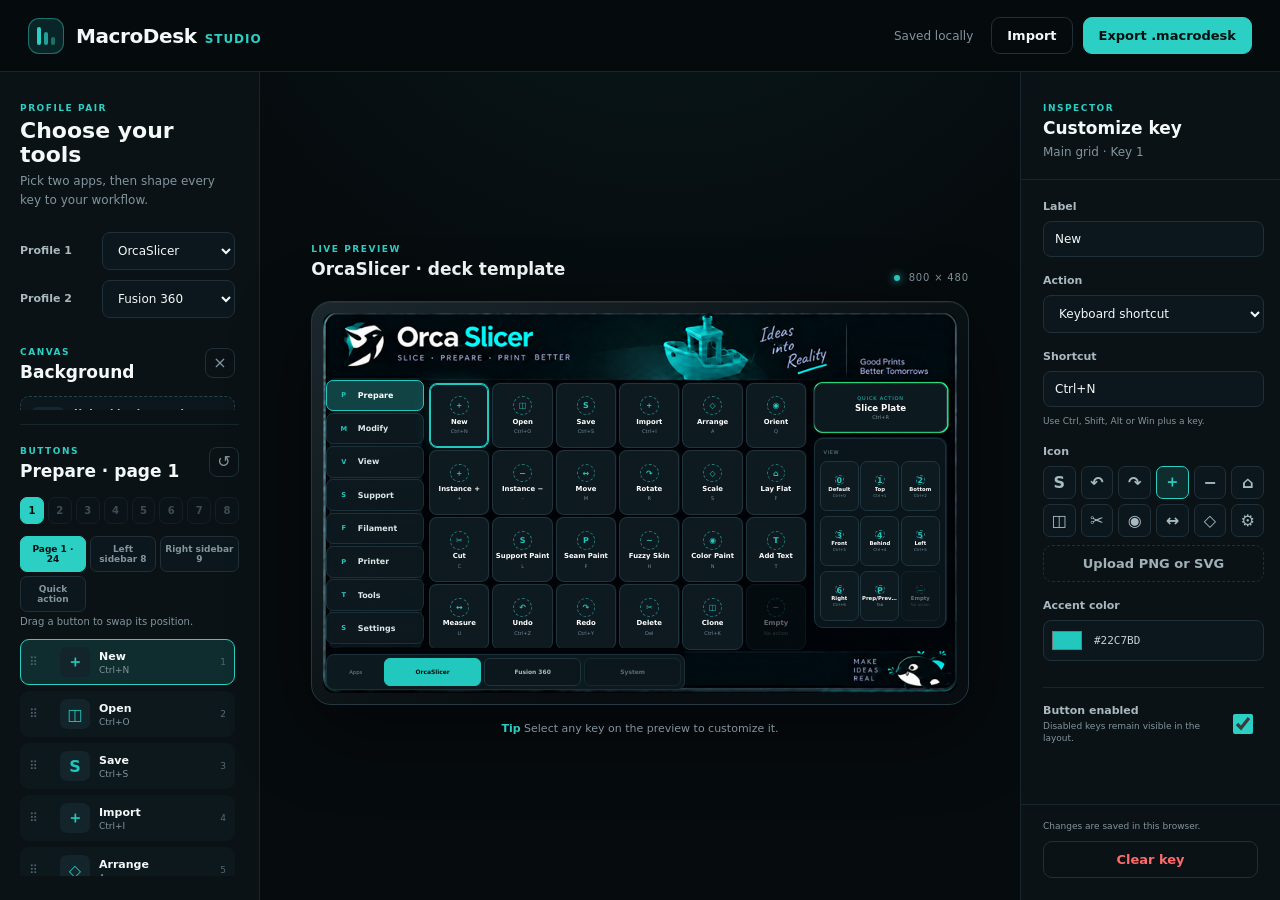
==== web/index.html @ 57341b77 "feat: MacroDesk Studio, a browser editor for deck profiles Add a dependency-free static editor under" ====
<!doctype html>
<html lang="en">
<head>
  <meta charset="utf-8">
  <meta name="viewport" content="width=device-width, initial-scale=1">
  <meta name="theme-color" content="#071116">
  <title>MacroDesk Studio</title>
  <link rel="stylesheet" href="styles.css?v=7">
</head>
<body>
  <header class="topbar">
    <a class="brand" href="#" aria-label="MacroDesk Studio home">
      <span class="brand-mark" aria-hidden="true"><span></span><span></span><span></span></span>
      <span><strong>MacroDesk</strong><small>Studio</small></span>
    </a>
    <div class="top-actions">
      <span class="save-state" id="saveState">Saved locally</span>
      <button class="button ghost" id="importButton" type="button">Import</button>
      <button class="button primary" id="exportButton" type="button">Export .macrodesk</button>
      <input id="importFile" type="file" accept=".macrodesk,.json,application/json" hidden>
    </div>
  </header>

  <main class="workspace">
    <aside class="panel library-panel">
      <div class="library-settings">
      <div class="panel-heading">
        <span class="eyebrow">Profile pair</span>
        <h1>Choose your tools</h1>
        <p>Pick two apps, then shape every key to your workflow.</p>
      </div>

      <div class="profile-picker">
        <label for="profileOne">Profile 1</label>
        <select id="profileOne"></select>
        <label for="profileTwo">Profile 2</label>
        <select id="profileTwo"></select>
      </div>

      <div class="background-editor">
        <div class="section-title compact">
          <div>
            <span class="eyebrow">Canvas</span>
            <h2>Background</h2>
          </div>
          <button class="icon-button" id="removeBackground" type="button" title="Remove background" aria-label="Remove background" disabled>×</button>
        </div>
        <button class="background-upload" id="uploadBackgroundButton" type="button">
          <span aria-hidden="true">▧</span>
          <strong>Upload background</strong>
          <small>PNG, JPG or SVG · cropped to 800 × 480</small>
        </button>
        <input id="backgroundFile" type="file" accept="image/png,image/jpeg,image/svg+xml" hidden>
        <label class="range-label" for="backgroundDim"><span>Image dim</span><output id="backgroundDimValue">28%</output></label>
        <input id="backgroundDim" class="range-input" type="range" min="0" max="80" step="1" value="28">
      </div>

      <div class="divider"></div>

      <section class="sidebar-layout-editor" aria-labelledby="sidebarLayoutTitle">
        <div class="section-title compact">
          <div>
            <span class="eyebrow">Layout</span>
            <h2 id="sidebarLayoutTitle">Right sidebar</h2>
          </div>
        </div>

        <label for="panelTitle">Panel title</label>
        <input id="panelTitle" maxlength="14" placeholder="VIEW">

        <div class="layout-field-row">
          <label for="panelColumns">Columns
            <select id="panelColumns">
              <option value="2">2 columns</option>
              <option value="3">3 columns</option>
            </select>
          </label>
          <label for="panelRows">Rows
            <select id="panelRows">
              <option value="2">2 rows</option>
              <option value="3">3 rows</option>
            </select>
          </label>
        </div>

        <label class="toggle-row sidebar-toggle">
          <span><strong>Quick action</strong><small>Show the large button above the grid.</small></span>
          <input id="showQuickAction" type="checkbox" checked>
        </label>
      </section>

      </div>

      <div class="library-buttons">
      <div class="section-title">
        <div>
          <span class="eyebrow">Buttons</span>
          <h2 id="buttonListTitle">Main page</h2>
        </div>
        <button class="icon-button" id="resetProfile" type="button" title="Reset this profile" aria-label="Reset this profile">↺</button>
      </div>
      <div class="page-strip" id="pageStrip" aria-label="Deck page"></div>
      <div class="area-tabs" id="areaTabs" aria-label="Button area">
        <button class="active" type="button" data-area="main">Page 1 · 24</button>
        <button type="button" data-area="sidebar">Left sidebar 8</button>
        <button type="button" data-area="panel">Right sidebar 9</button>
        <button type="button" data-area="quick">Quick action</button>
      </div>
      <p class="drag-hint">Drag a button to swap its position.</p>
      <div class="button-list" id="buttonList"></div>
      </div>
    </aside>

    <section class="stage" aria-label="MacroDesk preview">
      <div class="stage-heading">
        <div>
          <span class="eyebrow">Live preview</span>
          <h2 id="previewTitle">Profile</h2>
        </div>
        <div class="device-state"><span></span> 800 × 480</div>
      </div>

      <div class="device-shell">
        <div class="device-screen" id="deviceScreen">
          <div class="screen-header">
            <div class="app-badge" id="appBadge">M</div>
            <div>
              <strong id="screenProfileName">MacroDesk</strong>
              <small>YOUR WORKFLOW, ONE TOUCH AWAY</small>
            </div>
          </div>
          <nav class="screen-sidebar" id="screenSidebar" aria-label="Preview pages"></nav>
          <div class="screen-grid" id="screenGrid"></div>
          <button class="screen-panel" id="screenQuick" type="button">
            <span>QUICK ACTION</span>
            <strong id="quickAction">Save</strong>
            <small id="quickShortcut">Ctrl + S</small>
          </button>
          <div class="screen-panel-grid" id="screenPanelGrid"></div>
          <div class="screen-tabs" id="screenTabs"></div>
        </div>
      </div>

      <p class="stage-tip"><span>Tip</span> Select any key on the preview to customize it.</p>
    </section>

    <aside class="panel inspector-panel">
      <div class="panel-heading inspector-heading">
        <span class="eyebrow">Inspector</span>
        <h2>Customize key</h2>
        <p id="selectionPosition">Select a button to begin.</p>
      </div>

      <form id="inspectorForm" autocomplete="off">
        <fieldset id="inspectorFields" disabled>
          <label for="buttonLabel">Label</label>
          <input id="buttonLabel" maxlength="22" placeholder="Save project">

          <label for="buttonAction">Action</label>
          <select id="buttonAction">
            <option value="keys">Keyboard shortcut</option>
            <option value="search">App command search</option>
            <option value="text">Type text</option>
            <option value="page">Open deck page</option>
            <option value="none">No action</option>
          </select>

          <label for="buttonValue" id="valueLabel">Shortcut</label>
          <input id="buttonValue" maxlength="80" placeholder="Ctrl+Shift+S">
          <small class="field-help" id="valueHelp">Use Ctrl, Shift, Alt or Win plus a key.</small>

          <label>Icon</label>
          <div class="icon-choices" id="iconChoices"></div>
          <button class="upload-button" id="uploadIconButton" type="button">Upload PNG or SVG</button>
          <input id="iconFile" type="file" accept="image/png,image/svg+xml" hidden>

          <label for="buttonColor">Accent color</label>
          <div class="color-field">
            <input id="buttonColor" type="color" value="#2ccfc3">
            <output id="colorValue">#2CCFC3</output>
          </div>

          <label class="toggle-row">
            <span><strong>Button enabled</strong><small>Disabled keys remain visible in the layout.</small></span>
            <input id="buttonEnabled" type="checkbox" checked>
          </label>
        </fieldset>
      </form>

      <div class="inspector-footer">
        <span>Changes are saved in this browser.</span>
        <button class="button danger" id="clearButton" type="button" disabled>Clear key</button>
      </div>
    </aside>
  </main>

  <div class="toast" id="toast" role="status" aria-live="polite"></div>
  <script src="app.js?v=7"></script>
</body>
</html>
---- web/styles.css ----
:root {
  color-scheme: dark;
  --bg: #060b0e;
  --panel: #0b1419;
  --panel-2: #101c22;
  --line: #203039;
  --line-soft: #17262d;
  --text: #f4f8f8;
  --muted: #82949d;
  --accent: #2ccfc3;
  --accent-soft: rgba(44, 207, 195, 0.14);
  --danger: #ff6b6b;
  --radius: 16px;
  font-family: Inter, ui-sans-serif, system-ui, -apple-system, BlinkMacSystemFont, "Segoe UI", sans-serif;
}

* { box-sizing: border-box; }

html, body { min-height: 100%; }

body {
  margin: 0;
  background:
    radial-gradient(circle at 52% -20%, rgba(29, 105, 104, .18), transparent 32rem),
    var(--bg);
  color: var(--text);
}

button, input, select { font: inherit; }
button, select { cursor: pointer; }

.topbar {
  height: 72px;
  display: flex;
  align-items: center;
  justify-content: space-between;
  padding: 0 28px;
  border-bottom: 1px solid var(--line-soft);
  background: rgba(6, 11, 14, .92);
  backdrop-filter: blur(16px);
}

.brand {
  display: flex;
  align-items: center;
  gap: 12px;
  color: inherit;
  text-decoration: none;
}

.brand > span:last-child { display: flex; gap: 8px; align-items: baseline; }
.brand strong { font-size: 20px; letter-spacing: -.4px; }
.brand small { color: var(--accent); font-weight: 700; font-size: 12px; letter-spacing: .08em; text-transform: uppercase; }

.brand-mark {
  width: 36px;
  height: 36px;
  display: grid;
  grid-template-columns: repeat(3, 1fr);
  gap: 3px;
  padding: 8px;
  border: 1px solid rgba(44, 207, 195, .45);
  border-radius: 11px;
  background: var(--accent-soft);
}

.brand-mark span { background: var(--accent); border-radius: 2px; }
.brand-mark span:nth-child(2) { height: 70%; align-self: end; opacity: .72; }
.brand-mark span:nth-child(3) { height: 42%; align-self: end; opacity: .45; }

.top-actions { display: flex; align-items: center; gap: 10px; }
.save-state { color: var(--muted); font-size: 12px; margin-right: 8px; }

.button, .upload-button {
  border: 1px solid var(--line);
  border-radius: 9px;
  background: var(--panel-2);
  color: var(--text);
  padding: 10px 15px;
  font-weight: 700;
  font-size: 13px;
}

.button:hover, .upload-button:hover { border-color: #36505b; background: #14242b; }
.button.primary { color: #031211; background: var(--accent); border-color: var(--accent); }
.button.primary:hover { background: #42ded3; }
.button.ghost { background: transparent; }
.button.danger { color: var(--danger); background: transparent; }
.button:disabled { opacity: .35; cursor: not-allowed; }

.workspace {
  height: calc(100vh - 72px);
  min-height: 680px;
  display: grid;
  grid-template-columns: clamp(260px, 17vw, 330px) minmax(0, 1fr) clamp(260px, 16vw, 310px);
}

.panel { background: rgba(11, 20, 25, .84); }
.library-panel { border-right: 1px solid var(--line-soft); display: flex; flex-direction: column; min-height: 0; overflow: hidden; padding: 24px 20px; }

/* Settings and the key list scroll separately, so the list is never pushed below the fold. */
.library-settings { flex: 1 1 auto; min-height: 120px; overflow-y: auto; padding-right: 4px; }
.library-buttons { flex: 0 0 auto; max-height: min(58%, 560px); display: flex; flex-direction: column; min-height: 0; margin-top: 14px; padding-top: 14px; border-top: 1px solid var(--line-soft); }
.library-buttons .button-list { flex: 1 1 auto; min-height: 0; overflow-y: auto; padding-right: 4px; }
.inspector-panel { border-left: 1px solid var(--line-soft); display: flex; flex-direction: column; overflow-y: auto; }

.panel-heading h1, .panel-heading h2, .stage-heading h2, .section-title h2 { margin: 4px 0 5px; line-height: 1.1; }
.panel-heading h1 { font-size: 22px; }
.panel-heading h2, .stage-heading h2, .section-title h2 { font-size: 17px; }
.panel-heading p { margin: 0; color: var(--muted); font-size: 12px; line-height: 1.55; }
.eyebrow { color: var(--accent); text-transform: uppercase; font-size: 9px; letter-spacing: .17em; font-weight: 800; }

.profile-picker { display: grid; grid-template-columns: 74px 1fr; gap: 10px 8px; align-items: center; margin-top: 22px; }
label { color: #aab9bf; font-size: 11px; font-weight: 700; }

.sidebar-layout-editor { display: grid; gap: 9px; }
.sidebar-layout-editor input, .sidebar-layout-editor select { width: 100%; margin-top: 6px; }
.layout-field-row { display: grid; grid-template-columns: 1fr 1fr; gap: 10px; }
.sidebar-toggle { margin-top: 4px; }

input, select {
  width: 100%;
  color: var(--text);
  background: #0b171c;
  border: 1px solid var(--line);
  border-radius: 8px;
  outline: none;
  padding: 10px 11px;
  font-size: 12px;
}

input:focus, select:focus { border-color: var(--accent); box-shadow: 0 0 0 3px var(--accent-soft); }
.divider { height: 1px; background: var(--line-soft); margin: 24px 0 20px; }
.section-title { display: flex; justify-content: space-between; align-items: center; }
.section-title.compact { margin-top: 22px; }
.icon-button { color: var(--muted); background: transparent; border: 1px solid var(--line); border-radius: 8px; width: 30px; height: 30px; }
.icon-button:hover { color: var(--text); border-color: #3c545f; }
.icon-button:disabled { opacity: .3; cursor: not-allowed; }
.background-upload { width: 100%; margin-top: 10px; display: grid; grid-template-columns: 34px 1fr; grid-template-rows: auto auto; column-gap: 9px; align-items: center; padding: 10px; color: #b8c8ce; text-align: left; border: 1px dashed #29414b; border-radius: 9px; background: rgba(13, 27, 33, .68); }
.background-upload:hover { color: #fff; border-color: var(--accent); background: var(--accent-soft); }
.background-upload > span { grid-row: 1 / 3; width: 34px; height: 34px; display: grid; place-items: center; border-radius: 7px; color: var(--accent); background: #13282e; font-size: 18px; }
.background-upload strong { font-size: 10px; }
.background-upload small { margin-top: 2px; color: var(--muted); font-size: 8px; }
.range-label { display: flex; justify-content: space-between; margin-top: 12px; }
.range-label output { color: var(--muted); font: 9px ui-monospace, SFMono-Regular, Consolas, monospace; }
.range-input { height: 16px; margin-top: 4px; padding: 0; border: 0; accent-color: var(--accent); box-shadow: none !important; }
.drag-hint { margin: 4px 0 12px; color: var(--muted); font-size: 10px; }
.page-strip { display: grid; grid-template-columns: repeat(8, 1fr); gap: 4px; margin-top: 12px; }
.page-chip { padding: 7px 0; border: 1px solid var(--line); border-radius: 7px; background: #0b171c; color: var(--muted); font-size: 10px; font-weight: 800; }
.page-chip:hover { color: var(--text); border-color: #3c545f; }
.page-chip.empty { opacity: .45; }
.page-chip.active { color: #051211; background: var(--accent); border-color: var(--accent); opacity: 1; }

.area-tabs { display: grid; grid-template-columns: 1fr 1fr 1.2fr; gap: 4px; margin-top: 12px; }
.area-tabs button { padding: 7px 4px; border: 1px solid var(--line); border-radius: 7px; background: #0b171c; color: var(--muted); font-size: 9px; font-weight: 750; }
.area-tabs button:hover { color: var(--text); }
.area-tabs button.active { color: #051211; background: var(--accent); border-color: var(--accent); }

.button-list { display: grid; gap: 6px; }
.button-list-item {
  min-height: 46px;
  display: grid;
  grid-template-columns: 23px 31px 1fr auto;
  gap: 8px;
  align-items: center;
  border: 1px solid transparent;
  border-radius: 9px;
  padding: 6px 8px;
  background: rgba(16, 28, 34, .66);
  user-select: none;
}

.button-list-item:hover { border-color: var(--line); }
.button-list-item.selected { border-color: var(--accent); background: var(--accent-soft); }
.button-list-item.dragging { opacity: .35; }
.button-list-item .handle { color: #4f626b; letter-spacing: -2px; font-size: 12px; }
.mini-icon { width: 30px; height: 30px; border-radius: 7px; display: grid; place-items: center; background: #13242b; color: var(--button-accent); overflow: hidden; font-weight: 800; }
.mini-icon img { width: 70%; height: 70%; object-fit: contain; }
.button-list-item strong { display: block; font-size: 11px; overflow: hidden; text-overflow: ellipsis; white-space: nowrap; }
.button-list-item small { display: block; margin-top: 2px; color: var(--muted); font-size: 9px; overflow: hidden; text-overflow: ellipsis; white-space: nowrap; }
.slot-number { color: #546872; font-size: 9px; }

.stage { min-width: 0; display: flex; flex-direction: column; justify-content: center; padding: 32px clamp(24px, 4vw, 64px); }
.stage-heading { width: min(100%, 980px); margin: 0 auto 18px; display: flex; justify-content: space-between; align-items: end; }
.device-state { color: var(--muted); font-size: 10px; letter-spacing: .08em; }
.device-state span { display: inline-block; width: 6px; height: 6px; border-radius: 50%; background: var(--accent); box-shadow: 0 0 8px var(--accent); margin-right: 5px; }

.device-shell {
  width: min(100%, 980px);
  margin: 0 auto;
  padding: 11px;
  border: 1px solid #263740;
  border-radius: 20px;
  background: linear-gradient(145deg, #1b272d, #070d10 65%);
  box-shadow: 0 25px 80px rgba(0,0,0,.48), inset 0 1px rgba(255,255,255,.05);
}

.device-screen {
  --profile-accent: #2ccfc3;
  container-type: inline-size;
  position: relative;
  width: 100%;
  aspect-ratio: 5 / 3;
  overflow: hidden;
  border-radius: 11px;
  background:
    linear-gradient(rgba(255,255,255,.018) 1px, transparent 1px),
    linear-gradient(90deg, rgba(255,255,255,.018) 1px, transparent 1px),
    #071116;
  background-size: 20px 20px;
}

.screen-header {
  position: absolute; left: .7%; top: 1.5%; right: .7%; height: 14%;
  display: flex; align-items: center; gap: 2%; padding: 0 2%;
  border: 1px solid #1d3039; border-radius: 10px;
  background: linear-gradient(90deg, rgba(12, 25, 31, .97) 0 43%, rgba(12, 25, 31, .62) 75%, rgba(12, 25, 31, .76));
}
.app-badge { width: 8%; aspect-ratio: 1; border-radius: 11px; display: grid; place-items: center; background: var(--profile-accent); color: #041110; font-size: clamp(12px, 2.72cqw, 26px); font-weight: 900; }
.screen-header strong { display: block; font-size: clamp(11px, 2.62cqw, 25px); }
.screen-header small { display: block; margin-top: 3px; color: var(--profile-accent); font-size: clamp(5px, .84cqw, 8px); letter-spacing: .18em; }
.device-screen.legacy-art-layout .screen-header { display: none; }

.screen-sidebar { position: absolute; left: .5%; top: 17.5%; bottom: 12.9%; width: 15.4%; display: grid; gap: .6%; grid-template-rows: repeat(8, 1fr); }
.screen-sidebar button { min-width: 0; color: #dce6e8; background: rgba(12, 25, 31, .93); border: 1px solid #1c3039; border-radius: 7px; display: flex; align-items: center; gap: 8%; padding: 0 9%; font-size: clamp(6px, 1.26cqw, 12px); font-weight: 750; }
.screen-sidebar button.active { color: #fff; border-color: var(--button-accent); background: color-mix(in srgb, var(--button-accent) 24%, #0c191f); }
.screen-sidebar button.selected { box-shadow: inset 0 0 0 1px var(--button-accent), 0 0 14px color-mix(in srgb, var(--button-accent) 20%, transparent); }
.screen-sidebar button.disabled { opacity: .38; }
.screen-sidebar button strong { min-width: 0; overflow: hidden; text-overflow: ellipsis; white-space: nowrap; }
.sidebar-icon { width: 20%; aspect-ratio: 1; flex: 0 0 20%; display: grid; place-items: center; color: var(--button-accent); font-size: clamp(5px, 1.05cqw, 10px); font-weight: 900; overflow: hidden; }
.sidebar-icon img { width: 100%; height: 100%; object-fit: contain; }

.screen-grid { position: absolute; left: 16.75%; top: 18.33%; width: 59.5%; height: 70.2%; display: grid; grid-template-columns: repeat(var(--main-columns, 6), 1fr); grid-template-rows: repeat(4, 1fr); gap: .8%; }
.screen-key { min-width: 0; border: 1px solid #20343d; border-radius: 8px; background: rgba(14, 27, 33, .96); color: #fff; display: flex; flex-direction: column; align-items: center; justify-content: center; gap: 4%; padding: 2.5%; }
.screen-key:hover { border-color: #49606a; }
.screen-key.selected { border-color: var(--button-accent); box-shadow: inset 0 0 0 1px var(--button-accent), 0 0 18px color-mix(in srgb, var(--button-accent) 22%, transparent); }
.screen-key.disabled { opacity: .38; }
.key-icon { width: 34%; max-height: 34%; aspect-ratio: 1; display: grid; place-items: center; color: var(--button-accent); border: 1px dashed color-mix(in srgb, var(--button-accent) 50%, #21343d); border-radius: 50%; font-weight: 900; font-size: clamp(5px, 1.26cqw, 12px); overflow: hidden; }
.key-icon img { width: 74%; height: 74%; object-fit: contain; }
.screen-key strong { max-width: 100%; font-size: clamp(5px, 1.09cqw, 11px); overflow: hidden; text-overflow: ellipsis; white-space: nowrap; }
.screen-key small { max-width: 100%; color: #718994; font-size: clamp(4px, .8cqw, 8px); overflow: hidden; text-overflow: ellipsis; white-space: nowrap; }

.screen-panel { position: absolute; right: 1.5%; top: 18.33%; width: 21%; height: 13.1%; color: #fff; border: 1px solid #21363f; border-radius: 9px; background: rgba(13, 27, 33, .96); display: flex; flex-direction: column; align-items: center; justify-content: center; }
.screen-panel.selected { border-color: var(--profile-accent); box-shadow: inset 0 0 0 1px var(--profile-accent); }
.screen-panel span { color: var(--profile-accent); font-size: clamp(4px, .8cqw, 8px); letter-spacing: .16em; }
.screen-panel strong { margin-top: 2%; font-size: clamp(6px, 1.36cqw, 13px); }
.screen-panel small { margin-top: 1%; color: #78909a; font-size: clamp(4px, .8cqw, 8px); }
.screen-panel-grid {
  position: absolute;
  right: 1.75%;
  top: 32.9167%;
  width: 20.75%;
  height: 50%;
  display: grid;
  grid-template-columns: repeat(var(--panel-columns, 3), 1fr);
  grid-template-rows: repeat(var(--panel-rows, 3), 1fr);
  column-gap: 1.3%;
  row-gap: 2.95%;
  padding: 3.5% .75% 1%;
  border: 1px solid #1c3039;
  border-radius: 9px;
  background: rgba(10, 21, 27, .97);
}
.screen-panel-grid::before { content: attr(data-panel-title); position: absolute; left: 6.6%; top: 5%; color: #718994; font-size: clamp(4px, .8cqw, 8px); letter-spacing: .12em; }
.device-screen.full-right-panel .screen-panel { display: none; }
.device-screen.full-right-panel .screen-panel-grid {
  top: 18.33%;
  height: 64.6%;
  padding-top: 5%;
  padding-bottom: 3%;
}
.screen-panel-key { min-width: 0; border: 1px solid #20343d; border-radius: 7px; background: rgba(14, 27, 33, .96); color: #fff; display: flex; flex-direction: column; align-items: center; justify-content: center; gap: 2%; padding: 2%; }
.screen-panel-key.selected { border-color: var(--button-accent); box-shadow: inset 0 0 0 1px var(--button-accent); }
.screen-panel-key.disabled { opacity: .38; }
.screen-panel-key .key-icon { width: 27%; max-height: 27%; }
.screen-panel-key strong { max-width: 100%; overflow: hidden; text-overflow: ellipsis; white-space: nowrap; font-size: clamp(5px, .84cqw, 8px); }
.screen-panel-key small { max-width: 100%; overflow: hidden; text-overflow: ellipsis; white-space: nowrap; color: #718994; font-size: clamp(3px, .63cqw, 6px); }

.screen-tabs { position: absolute; left: .5%; bottom: .8%; z-index: 2; width: 56.7%; height: 9.6%; display: flex; align-items: center; gap: .8%; padding: .5%; border: 1px solid #1c3039; border-radius: 8px; background: #0c191f; box-shadow: 0 -6px 0 #010408; }
.screen-tabs::before { content: "Apps"; width: 14.5%; flex: 0 0 14.5%; color: #718994; text-align: center; font-size: clamp(5px, .84cqw, 8px); }
.screen-tab { width: 28%; height: 100%; border: 1px solid #1f353e; border-radius: 6px; background: #0b171c; color: #a9bac1; font-size: clamp(5px, .94cqw, 9px); font-weight: 700; }
.screen-tab.active { color: #061110; background: var(--profile-accent); border-color: var(--profile-accent); }
.screen-tab.system { opacity: .5; cursor: default; }
.stage-tip { width: min(100%, 980px); margin: 17px auto 0; color: var(--muted); font-size: 11px; text-align: center; }
.stage-tip span { color: var(--accent); font-weight: 800; }

.inspector-heading { padding: 24px 22px 18px; border-bottom: 1px solid var(--line-soft); }
#inspectorForm { padding: 20px 22px; }
fieldset { border: 0; margin: 0; padding: 0; display: grid; gap: 8px; }
fieldset[disabled] { opacity: .42; }
fieldset label:not(:first-child) { margin-top: 9px; }
.field-help { color: var(--muted); font-size: 9px; line-height: 1.45; }
.icon-choices { display: grid; grid-template-columns: repeat(6, 1fr); gap: 5px; }
.icon-choice { aspect-ratio: 1; border: 1px solid var(--line); border-radius: 7px; background: #0b171c; color: #a7bbc3; padding: 0; font-weight: 800; }
.icon-choice:hover, .icon-choice.active { color: var(--accent); border-color: var(--accent); background: var(--accent-soft); }
.upload-button { width: 100%; background: transparent; border-style: dashed; color: #9fb0b7; }
.color-field { display: flex; align-items: center; gap: 10px; padding: 6px; border: 1px solid var(--line); border-radius: 8px; background: #0b171c; }
.color-field input { width: 34px; height: 27px; padding: 0; border: 0; background: transparent; }
.color-field output { color: #c5d0d4; font: 11px ui-monospace, SFMono-Regular, Consolas, monospace; }
.toggle-row { display: flex; justify-content: space-between; align-items: center; gap: 14px; margin-top: 18px !important; padding-top: 16px; border-top: 1px solid var(--line-soft); }
.toggle-row span { flex: 1; }
.toggle-row strong, .toggle-row small { display: block; }
.toggle-row small { margin-top: 3px; color: var(--muted); font-weight: 400; font-size: 9px; line-height: 1.4; }
.toggle-row input { width: 36px; height: 20px; accent-color: var(--accent); }
.inspector-footer { margin-top: auto; padding: 16px 22px 22px; border-top: 1px solid var(--line-soft); }
.inspector-footer span { display: block; margin-bottom: 10px; color: var(--muted); font-size: 9px; }
.inspector-footer .button { width: 100%; }

.toast { position: fixed; left: 50%; bottom: 24px; z-index: 20; transform: translate(-50%, 20px); padding: 11px 16px; border: 1px solid #2c424c; border-radius: 9px; background: #132228; color: #e9f4f4; font-size: 12px; box-shadow: 0 15px 45px rgba(0,0,0,.5); opacity: 0; pointer-events: none; transition: .2s ease; }
.toast.show { opacity: 1; transform: translate(-50%, 0); }

@media (max-width: 1100px) {
  .workspace { grid-template-columns: clamp(240px, 24vw, 300px) minmax(0, 1fr); }
  .inspector-panel { position: fixed; z-index: 10; right: 0; top: 72px; bottom: 0; width: 310px; box-shadow: -20px 0 60px rgba(0,0,0,.45); transform: translateX(calc(100% - 4px)); transition: transform .2s ease; }
  .inspector-panel:focus-within, .inspector-panel:hover { transform: translateX(0); }
}

@media (max-width: 760px) {
  .topbar { padding: 0 15px; }
  .save-state, .button.ghost { display: none; }
  .workspace { height: auto; min-height: 0; display: block; }
  .library-panel { display: block; overflow: visible; border-right: 0; border-bottom: 1px solid var(--line-soft); }
  .library-settings, .library-buttons { max-height: none; overflow: visible; }
  .library-buttons .button-list { overflow: visible; }
  .button-list { grid-template-columns: repeat(2, 1fr); }
  .stage { padding: 28px 12px 40px; }
  .inspector-panel { position: static; width: auto; transform: none; border-left: 0; border-top: 1px solid var(--line-soft); box-shadow: none; }
}
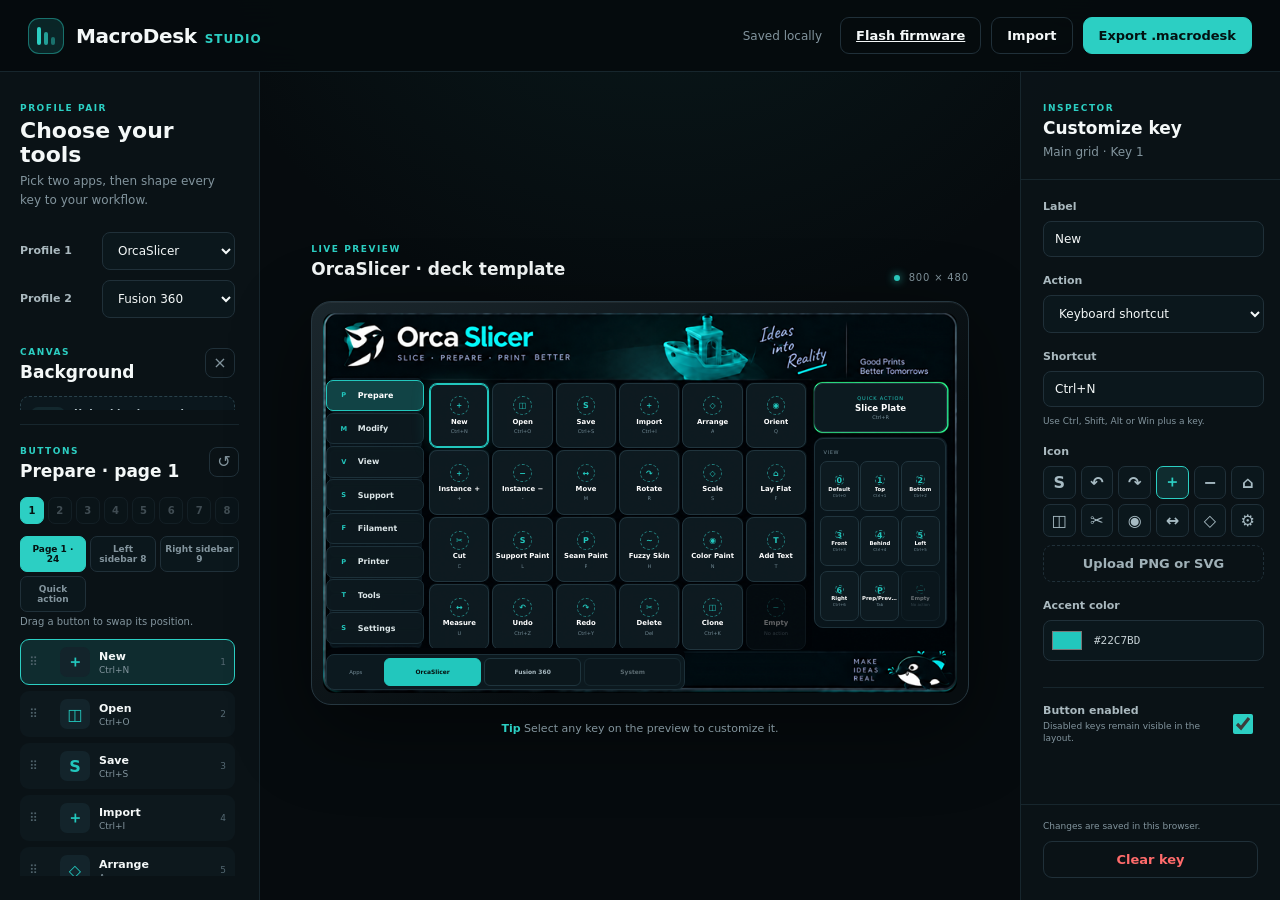
==== commit 0d3fed2b: "feat: flash the firmware from the browser over Web Serial Add web/flash.html, a page that writes the" ====
--- a/web/index.html
+++ b/web/index.html
@@ -15,6 +15,7 @@
     </a>
     <div class="top-actions">
       <span class="save-state" id="saveState">Saved locally</span>
+      <a class="button ghost" href="flash.html">Flash firmware</a>
       <button class="button ghost" id="importButton" type="button">Import</button>
       <button class="button primary" id="exportButton" type="button">Export .macrodesk</button>
       <input id="importFile" type="file" accept=".macrodesk,.json,application/json" hidden>
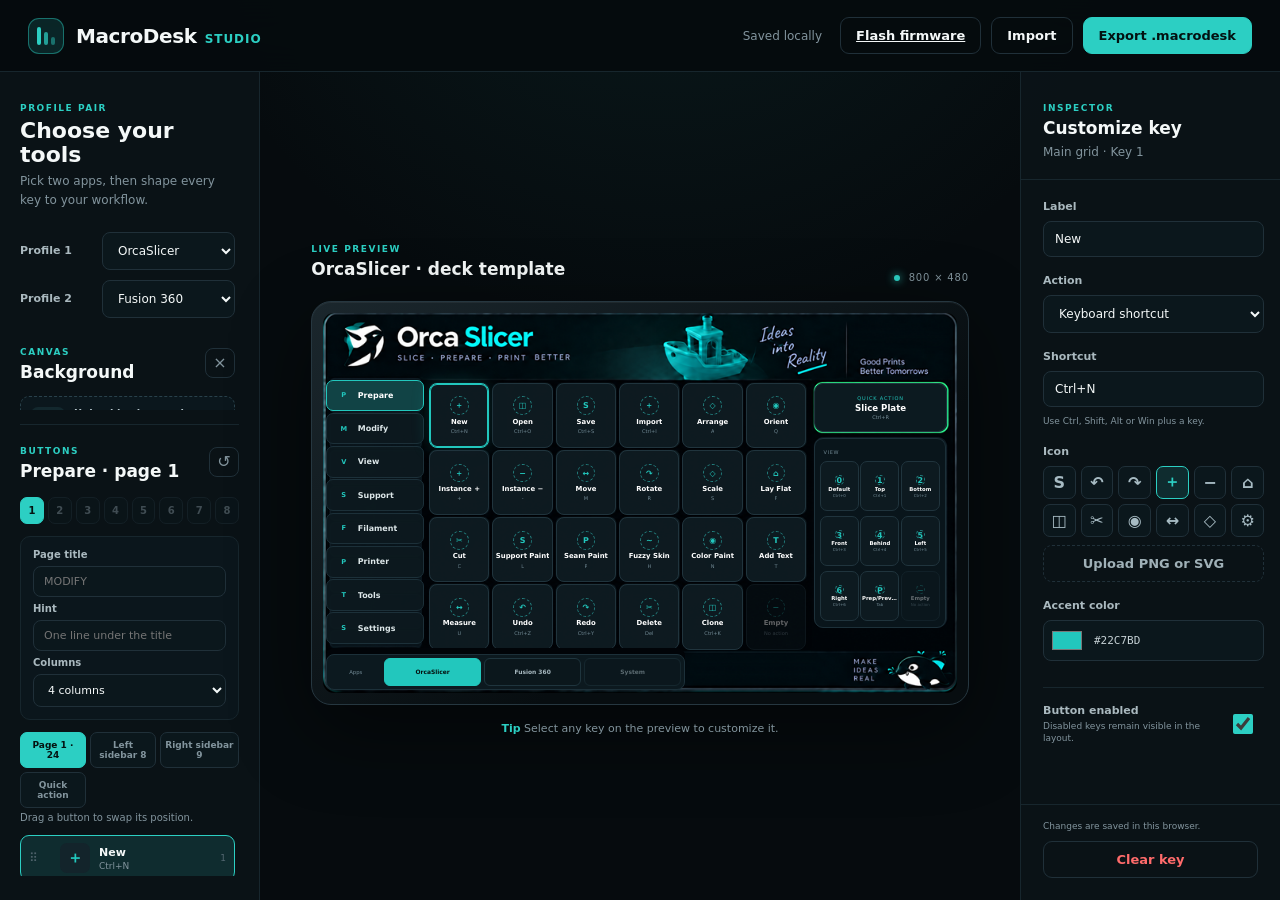
==== commit 8478a6af: "feat: compile a browser-designed deck into the firmware Add tools/macrodesk_to_c.py, which turns an " ====
--- a/web/index.html
+++ b/web/index.html
@@ -5,7 +5,7 @@
   <meta name="viewport" content="width=device-width, initial-scale=1">
   <meta name="theme-color" content="#071116">
   <title>MacroDesk Studio</title>
-  <link rel="stylesheet" href="styles.css?v=7">
+  <link rel="stylesheet" href="styles.css?v=8">
 </head>
 <body>
   <header class="topbar">
@@ -101,6 +101,18 @@
         <button class="icon-button" id="resetProfile" type="button" title="Reset this profile" aria-label="Reset this profile">↺</button>
       </div>
       <div class="page-strip" id="pageStrip" aria-label="Deck page"></div>
+      <div class="page-meta" id="pageMeta" hidden>
+        <label for="pageTitle">Page title</label>
+        <input id="pageTitle" maxlength="18" placeholder="MODIFY">
+        <label for="pageHint">Hint</label>
+        <input id="pageHint" maxlength="64" placeholder="One line under the title">
+        <label for="pageColumns">Columns</label>
+        <select id="pageColumns">
+          <option value="3">3 columns</option>
+          <option value="4">4 columns</option>
+          <option value="5">5 columns</option>
+        </select>
+      </div>
       <div class="area-tabs" id="areaTabs" aria-label="Button area">
         <button class="active" type="button" data-area="main">Page 1 · 24</button>
         <button type="button" data-area="sidebar">Left sidebar 8</button>
@@ -132,6 +144,11 @@
           </div>
           <nav class="screen-sidebar" id="screenSidebar" aria-label="Preview pages"></nav>
           <div class="screen-grid" id="screenGrid"></div>
+          <div class="screen-page" id="screenPage" hidden>
+            <strong class="screen-page-title" id="screenPageTitle"></strong>
+            <small class="screen-page-hint" id="screenPageHint"></small>
+            <div class="screen-page-grid" id="screenPageGrid"></div>
+          </div>
           <button class="screen-panel" id="screenQuick" type="button">
             <span>QUICK ACTION</span>
             <strong id="quickAction">Save</strong>
@@ -196,6 +213,6 @@
   </main>
 
   <div class="toast" id="toast" role="status" aria-live="polite"></div>
-  <script src="app.js?v=7"></script>
+  <script src="app.js?v=8"></script>
 </body>
 </html>
--- a/web/styles.css
+++ b/web/styles.css
@@ -145,6 +145,10 @@
 .range-label output { color: var(--muted); font: 9px ui-monospace, SFMono-Regular, Consolas, monospace; }
 .range-input { height: 16px; margin-top: 4px; padding: 0; border: 0; accent-color: var(--accent); box-shadow: none !important; }
 .drag-hint { margin: 4px 0 12px; color: var(--muted); font-size: 10px; }
+.page-meta { display: grid; gap: 6px; margin-top: 12px; padding: 12px; border: 1px solid var(--line-soft); border-radius: 10px; background: rgba(13, 27, 33, .55); }
+.page-meta label { font-size: 10px; }
+.page-meta input, .page-meta select { padding: 8px 10px; font-size: 11px; }
+
 .page-strip { display: grid; grid-template-columns: repeat(8, 1fr); gap: 4px; margin-top: 12px; }
 .page-chip { padding: 7px 0; border: 1px solid var(--line); border-radius: 7px; background: #0b171c; color: var(--muted); font-size: 10px; font-weight: 800; }
 .page-chip:hover { color: var(--text); border-color: #3c545f; }
@@ -239,6 +243,31 @@
 .key-icon img { width: 74%; height: 74%; object-fit: contain; }
 .screen-key strong { max-width: 100%; font-size: clamp(5px, 1.09cqw, 11px); overflow: hidden; text-overflow: ellipsis; white-space: nowrap; }
 .screen-key small { max-width: 100%; color: #718994; font-size: clamp(4px, .8cqw, 8px); overflow: hidden; text-overflow: ellipsis; white-space: nowrap; }
+
+/* The firmware draws a sub-page at (131, 84) sized 486 x 344 on the 800 x 480
+   screen, with its title at (8, 6), hint at (8, 28) and the grid inset 6px from
+   the left starting 50px down. These percentages are those numbers. */
+.screen-page {
+  position: absolute; left: 16.375%; top: 17.5%; width: 60.75%; height: 71.6667%;
+  border-radius: 9px; background: #010408; overflow: hidden;
+}
+.screen-page-title { position: absolute; left: 1.65%; top: 1.74%; color: #e6f2ff; font-size: clamp(6px, 1.68cqw, 16px); }
+.screen-page-hint { position: absolute; left: 1.65%; top: 8.14%; right: 2%; color: #718994; font-size: clamp(5px, 1.26cqw, 12px); overflow: hidden; text-overflow: ellipsis; white-space: nowrap; }
+.screen-page-grid {
+  position: absolute; left: 1.2346%; top: 14.5349%; width: 97.5309%;
+  display: grid;
+  grid-template-columns: repeat(var(--page-columns, 4), 1fr);
+  grid-auto-rows: var(--page-row-height, 10cqw);
+  column-gap: 1.6461%; row-gap: 2.3256%;
+}
+.screen-page-key {
+  min-width: 0; display: flex; flex-direction: column; align-items: center; justify-content: center; gap: 4%;
+  padding: 3%; border: 1px solid #20343d; border-radius: 7px; background: rgba(14, 27, 33, .96); color: #fff;
+}
+.screen-page-key.selected { border-color: var(--button-accent); box-shadow: inset 0 0 0 1px var(--button-accent); }
+.screen-page-key strong { max-width: 100%; overflow: hidden; text-overflow: ellipsis; white-space: nowrap; font-size: clamp(5px, 1.09cqw, 11px); }
+.screen-page-key small { max-width: 100%; overflow: hidden; text-overflow: ellipsis; white-space: nowrap; color: #718994; font-size: clamp(4px, .8cqw, 8px); }
+.screen-page-empty { grid-column: 1 / -1; align-self: start; color: #5d727c; font-size: clamp(5px, 1.09cqw, 11px); }
 
 .screen-panel { position: absolute; right: 1.5%; top: 18.33%; width: 21%; height: 13.1%; color: #fff; border: 1px solid #21363f; border-radius: 9px; background: rgba(13, 27, 33, .96); display: flex; flex-direction: column; align-items: center; justify-content: center; }
 .screen-panel.selected { border-color: var(--profile-accent); box-shadow: inset 0 0 0 1px var(--profile-accent); }
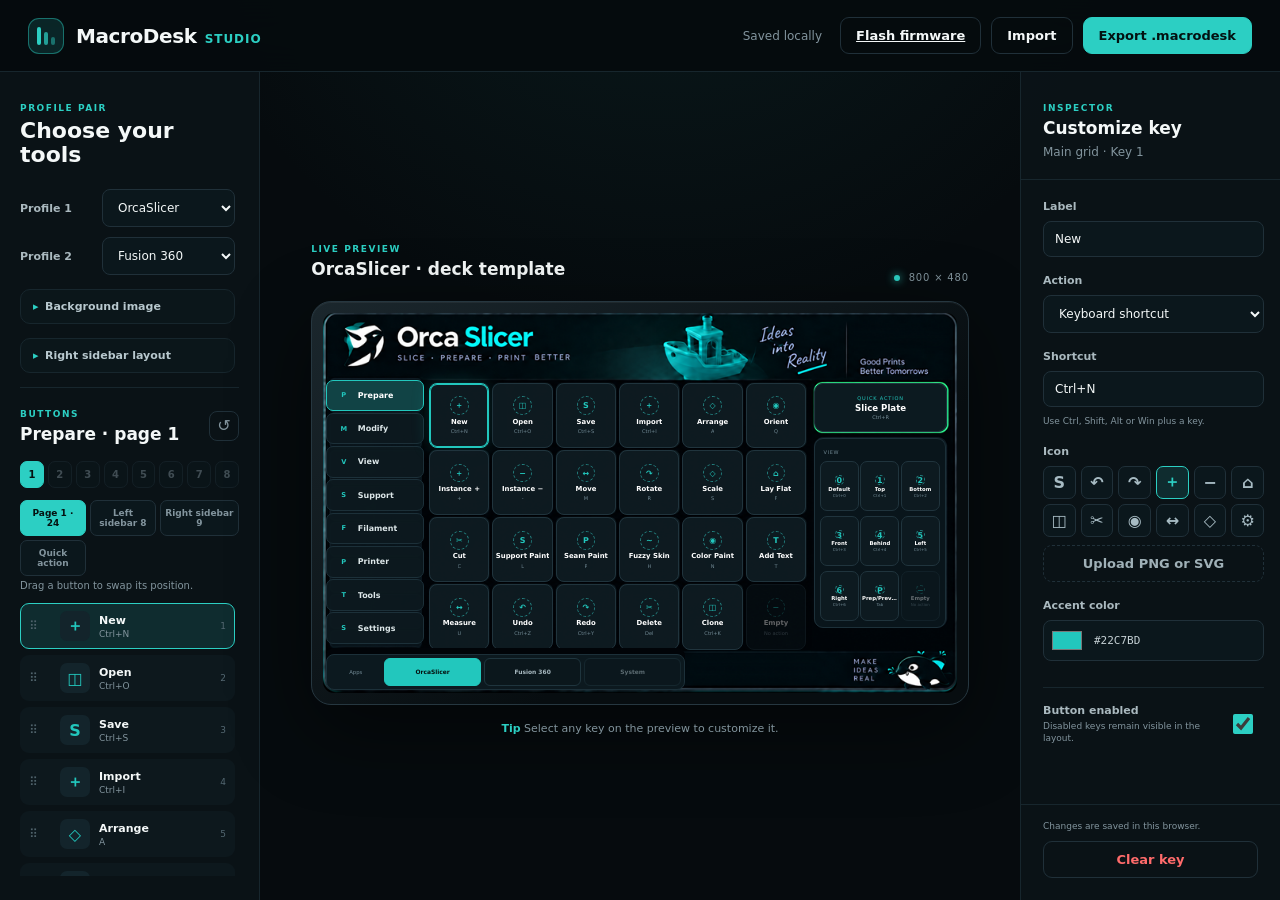
==== commit 7e6f2b3e: "fix: make the editor usable in a narrow window, and add the clean artwork The left column had grown " ====
--- a/web/index.html
+++ b/web/index.html
@@ -5,7 +5,7 @@
   <meta name="viewport" content="width=device-width, initial-scale=1">
   <meta name="theme-color" content="#071116">
   <title>MacroDesk Studio</title>
-  <link rel="stylesheet" href="styles.css?v=8">
+  <link rel="stylesheet" href="styles.css?v=9">
 </head>
 <body>
   <header class="topbar">
@@ -28,7 +28,6 @@
       <div class="panel-heading">
         <span class="eyebrow">Profile pair</span>
         <h1>Choose your tools</h1>
-        <p>Pick two apps, then shape every key to your workflow.</p>
       </div>
 
       <div class="profile-picker">
@@ -38,6 +37,8 @@
         <select id="profileTwo"></select>
       </div>
 
+      <details class="settings-group">
+        <summary>Background image</summary>
       <div class="background-editor">
         <div class="section-title compact">
           <div>
@@ -55,9 +56,10 @@
         <label class="range-label" for="backgroundDim"><span>Image dim</span><output id="backgroundDimValue">28%</output></label>
         <input id="backgroundDim" class="range-input" type="range" min="0" max="80" step="1" value="28">
       </div>
-
-      <div class="divider"></div>
-
+      </details>
+
+      <details class="settings-group">
+        <summary>Right sidebar layout</summary>
       <section class="sidebar-layout-editor" aria-labelledby="sidebarLayoutTitle">
         <div class="section-title compact">
           <div>
@@ -89,6 +91,7 @@
           <input id="showQuickAction" type="checkbox" checked>
         </label>
       </section>
+      </details>
 
       </div>
 
@@ -101,8 +104,59 @@
         <button class="icon-button" id="resetProfile" type="button" title="Reset this profile" aria-label="Reset this profile">↺</button>
       </div>
       <div class="page-strip" id="pageStrip" aria-label="Deck page"></div>
+      <div class="area-tabs" id="areaTabs" aria-label="Button area">
+        <button class="active" type="button" data-area="main">Page 1 · 24</button>
+        <button type="button" data-area="sidebar">Left sidebar 8</button>
+        <button type="button" data-area="panel">Right sidebar 9</button>
+        <button type="button" data-area="quick">Quick action</button>
+      </div>
+      <p class="drag-hint">Drag a button to swap its position.</p>
+      <div class="button-list" id="buttonList"></div>
+      </div>
+    </aside>
+
+    <section class="stage" aria-label="MacroDesk preview">
+      <div class="stage-heading">
+        <div>
+          <span class="eyebrow">Live preview</span>
+          <h2 id="previewTitle">Profile</h2>
+        </div>
+        <div class="device-state"><span></span> 800 × 480</div>
+      </div>
+
+      <div class="device-shell">
+        <div class="device-screen" id="deviceScreen">
+          <div class="screen-header">
+            <div class="app-badge" id="appBadge">M</div>
+            <div>
+              <strong id="screenProfileName">MacroDesk</strong>
+              <small>YOUR WORKFLOW, ONE TOUCH AWAY</small>
+            </div>
+          </div>
+          <nav class="screen-sidebar" id="screenSidebar" aria-label="Preview pages"></nav>
+          <div class="screen-grid" id="screenGrid"></div>
+          <div class="screen-page" id="screenPage" hidden>
+            <strong class="screen-page-title" id="screenPageTitle"></strong>
+            <small class="screen-page-hint" id="screenPageHint"></small>
+            <div class="screen-page-grid" id="screenPageGrid"></div>
+          </div>
+          <button class="screen-panel" id="screenQuick" type="button">
+            <span>QUICK ACTION</span>
+            <strong id="quickAction">Save</strong>
+            <small id="quickShortcut">Ctrl + S</small>
+          </button>
+          <div class="screen-panel-grid" id="screenPanelGrid"></div>
+          <div class="screen-tabs" id="screenTabs"></div>
+        </div>
+      </div>
+
+      <p class="stage-tip"><span>Tip</span> Select any key on the preview to customize it.</p>
+    </section>
+
+    <aside class="panel inspector-panel">
       <div class="page-meta" id="pageMeta" hidden>
-        <label for="pageTitle">Page title</label>
+        <span class="eyebrow">Sidebar page</span>
+        <label for="pageTitle">Title on the device</label>
         <input id="pageTitle" maxlength="18" placeholder="MODIFY">
         <label for="pageHint">Hint</label>
         <input id="pageHint" maxlength="64" placeholder="One line under the title">
@@ -113,56 +167,6 @@
           <option value="5">5 columns</option>
         </select>
       </div>
-      <div class="area-tabs" id="areaTabs" aria-label="Button area">
-        <button class="active" type="button" data-area="main">Page 1 · 24</button>
-        <button type="button" data-area="sidebar">Left sidebar 8</button>
-        <button type="button" data-area="panel">Right sidebar 9</button>
-        <button type="button" data-area="quick">Quick action</button>
-      </div>
-      <p class="drag-hint">Drag a button to swap its position.</p>
-      <div class="button-list" id="buttonList"></div>
-      </div>
-    </aside>
-
-    <section class="stage" aria-label="MacroDesk preview">
-      <div class="stage-heading">
-        <div>
-          <span class="eyebrow">Live preview</span>
-          <h2 id="previewTitle">Profile</h2>
-        </div>
-        <div class="device-state"><span></span> 800 × 480</div>
-      </div>
-
-      <div class="device-shell">
-        <div class="device-screen" id="deviceScreen">
-          <div class="screen-header">
-            <div class="app-badge" id="appBadge">M</div>
-            <div>
-              <strong id="screenProfileName">MacroDesk</strong>
-              <small>YOUR WORKFLOW, ONE TOUCH AWAY</small>
-            </div>
-          </div>
-          <nav class="screen-sidebar" id="screenSidebar" aria-label="Preview pages"></nav>
-          <div class="screen-grid" id="screenGrid"></div>
-          <div class="screen-page" id="screenPage" hidden>
-            <strong class="screen-page-title" id="screenPageTitle"></strong>
-            <small class="screen-page-hint" id="screenPageHint"></small>
-            <div class="screen-page-grid" id="screenPageGrid"></div>
-          </div>
-          <button class="screen-panel" id="screenQuick" type="button">
-            <span>QUICK ACTION</span>
-            <strong id="quickAction">Save</strong>
-            <small id="quickShortcut">Ctrl + S</small>
-          </button>
-          <div class="screen-panel-grid" id="screenPanelGrid"></div>
-          <div class="screen-tabs" id="screenTabs"></div>
-        </div>
-      </div>
-
-      <p class="stage-tip"><span>Tip</span> Select any key on the preview to customize it.</p>
-    </section>
-
-    <aside class="panel inspector-panel">
       <div class="panel-heading inspector-heading">
         <span class="eyebrow">Inspector</span>
         <h2>Customize key</h2>
@@ -213,6 +217,6 @@
   </main>
 
   <div class="toast" id="toast" role="status" aria-live="polite"></div>
-  <script src="app.js?v=8"></script>
+  <script src="app.js?v=9"></script>
 </body>
 </html>
--- a/web/styles.css
+++ b/web/styles.css
@@ -16,6 +16,10 @@
 
 * { box-sizing: border-box; }
 
+/* An author display rule beats the UA stylesheet, so [hidden] needs saying twice.
+   Without this .page-meta and .screen-grid stay on screen when the code hides them. */
+[hidden] { display: none !important; }
+
 html, body { min-height: 100%; }
 
 body {
@@ -99,8 +103,8 @@
 .library-panel { border-right: 1px solid var(--line-soft); display: flex; flex-direction: column; min-height: 0; overflow: hidden; padding: 24px 20px; }
 
 /* Settings and the key list scroll separately, so the list is never pushed below the fold. */
-.library-settings { flex: 1 1 auto; min-height: 120px; overflow-y: auto; padding-right: 4px; }
-.library-buttons { flex: 0 0 auto; max-height: min(58%, 560px); display: flex; flex-direction: column; min-height: 0; margin-top: 14px; padding-top: 14px; border-top: 1px solid var(--line-soft); }
+.library-settings { flex: 0 0 auto; overflow: visible; padding-right: 4px; }
+.library-buttons { flex: 1 1 auto; max-height: none; display: flex; flex-direction: column; min-height: 0; margin-top: 14px; padding-top: 14px; border-top: 1px solid var(--line-soft); }
 .library-buttons .button-list { flex: 1 1 auto; min-height: 0; overflow-y: auto; padding-right: 4px; }
 .inspector-panel { border-left: 1px solid var(--line-soft); display: flex; flex-direction: column; overflow-y: auto; }
 
@@ -145,7 +149,15 @@
 .range-label output { color: var(--muted); font: 9px ui-monospace, SFMono-Regular, Consolas, monospace; }
 .range-input { height: 16px; margin-top: 4px; padding: 0; border: 0; accent-color: var(--accent); box-shadow: none !important; }
 .drag-hint { margin: 4px 0 12px; color: var(--muted); font-size: 10px; }
-.page-meta { display: grid; gap: 6px; margin-top: 12px; padding: 12px; border: 1px solid var(--line-soft); border-radius: 10px; background: rgba(13, 27, 33, .55); }
+.settings-group { margin-top: 14px; border: 1px solid var(--line-soft); border-radius: 10px; background: rgba(13, 27, 33, .45); }
+.settings-group > summary { padding: 10px 12px; color: #b8c8ce; font-size: 11px; font-weight: 750; cursor: pointer; list-style: none; }
+.settings-group > summary::-webkit-details-marker { display: none; }
+.settings-group > summary::before { content: "\25B8"; display: inline-block; width: 12px; color: var(--accent); transition: transform .15s ease; }
+.settings-group[open] > summary::before { transform: rotate(90deg); }
+.settings-group > summary:hover { color: var(--text); }
+.settings-group > *:not(summary) { padding: 0 12px 12px; }
+
+.page-meta { display: grid; gap: 6px; padding: 16px 22px; border-bottom: 1px solid var(--line-soft); background: rgba(13, 27, 33, .55); }
 .page-meta label { font-size: 10px; }
 .page-meta input, .page-meta select { padding: 8px 10px; font-size: 11px; }
 
@@ -351,7 +363,12 @@
   .library-panel { display: block; overflow: visible; border-right: 0; border-bottom: 1px solid var(--line-soft); }
   .library-settings, .library-buttons { max-height: none; overflow: visible; }
   .library-buttons .button-list { overflow: visible; }
-  .button-list { grid-template-columns: repeat(2, 1fr); }
+  .button-list { grid-template-columns: 1fr; }
+  .topbar { height: auto; flex-wrap: wrap; gap: 10px; padding: 12px 16px; }
+  .top-actions { flex-wrap: wrap; }
+  .top-actions .button { padding: 8px 11px; font-size: 12px; }
+  .save-state { width: 100%; margin: 0; }
+  .button-list-item { grid-template-columns: 18px 28px minmax(0, 1fr) auto; gap: 6px; }
   .stage { padding: 28px 12px 40px; }
   .inspector-panel { position: static; width: auto; transform: none; border-left: 0; border-top: 1px solid var(--line-soft); box-shadow: none; }
 }
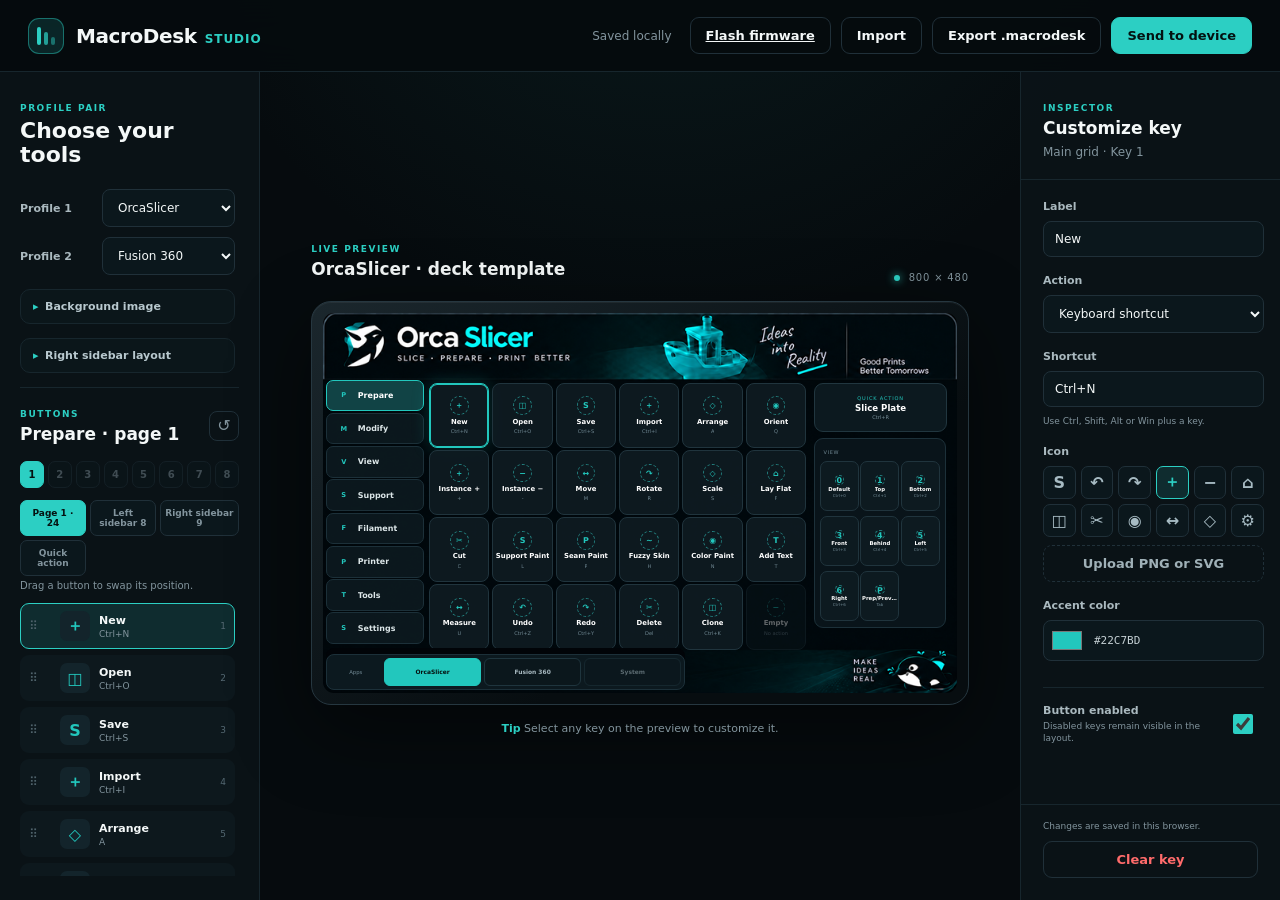
==== commit 8ce69138: "feat: deploy custom profiles from browser" ====
--- a/web/index.html
+++ b/web/index.html
@@ -5,7 +5,7 @@
   <meta name="viewport" content="width=device-width, initial-scale=1">
   <meta name="theme-color" content="#071116">
   <title>MacroDesk Studio</title>
-  <link rel="stylesheet" href="styles.css?v=9">
+  <link rel="stylesheet" href="styles.css?v=25">
 </head>
 <body>
   <header class="topbar">
@@ -17,7 +17,8 @@
       <span class="save-state" id="saveState">Saved locally</span>
       <a class="button ghost" href="flash.html">Flash firmware</a>
       <button class="button ghost" id="importButton" type="button">Import</button>
-      <button class="button primary" id="exportButton" type="button">Export .macrodesk</button>
+      <button class="button ghost" id="exportButton" type="button">Export .macrodesk</button>
+      <button class="button primary" id="sendToDevice" type="button">Send to device</button>
       <input id="importFile" type="file" accept=".macrodesk,.json,application/json" hidden>
     </div>
   </header>
@@ -126,13 +127,6 @@
 
       <div class="device-shell">
         <div class="device-screen" id="deviceScreen">
-          <div class="screen-header">
-            <div class="app-badge" id="appBadge">M</div>
-            <div>
-              <strong id="screenProfileName">MacroDesk</strong>
-              <small>YOUR WORKFLOW, ONE TOUCH AWAY</small>
-            </div>
-          </div>
           <nav class="screen-sidebar" id="screenSidebar" aria-label="Preview pages"></nav>
           <div class="screen-grid" id="screenGrid"></div>
           <div class="screen-page" id="screenPage" hidden>
@@ -217,6 +211,6 @@
   </main>
 
   <div class="toast" id="toast" role="status" aria-live="polite"></div>
-  <script src="app.js?v=9"></script>
+  <script src="app.js?v=25"></script>
 </body>
 </html>
--- a/web/styles.css
+++ b/web/styles.css
@@ -226,17 +226,6 @@
   background-size: 20px 20px;
 }
 
-.screen-header {
-  position: absolute; left: .7%; top: 1.5%; right: .7%; height: 14%;
-  display: flex; align-items: center; gap: 2%; padding: 0 2%;
-  border: 1px solid #1d3039; border-radius: 10px;
-  background: linear-gradient(90deg, rgba(12, 25, 31, .97) 0 43%, rgba(12, 25, 31, .62) 75%, rgba(12, 25, 31, .76));
-}
-.app-badge { width: 8%; aspect-ratio: 1; border-radius: 11px; display: grid; place-items: center; background: var(--profile-accent); color: #041110; font-size: clamp(12px, 2.72cqw, 26px); font-weight: 900; }
-.screen-header strong { display: block; font-size: clamp(11px, 2.62cqw, 25px); }
-.screen-header small { display: block; margin-top: 3px; color: var(--profile-accent); font-size: clamp(5px, .84cqw, 8px); letter-spacing: .18em; }
-.device-screen.legacy-art-layout .screen-header { display: none; }
-
 .screen-sidebar { position: absolute; left: .5%; top: 17.5%; bottom: 12.9%; width: 15.4%; display: grid; gap: .6%; grid-template-rows: repeat(8, 1fr); }
 .screen-sidebar button { min-width: 0; color: #dce6e8; background: rgba(12, 25, 31, .93); border: 1px solid #1c3039; border-radius: 7px; display: flex; align-items: center; gap: 8%; padding: 0 9%; font-size: clamp(6px, 1.26cqw, 12px); font-weight: 750; }
 .screen-sidebar button.active { color: #fff; border-color: var(--button-accent); background: color-mix(in srgb, var(--button-accent) 24%, #0c191f); }
@@ -313,6 +302,8 @@
 .screen-panel-key { min-width: 0; border: 1px solid #20343d; border-radius: 7px; background: rgba(14, 27, 33, .96); color: #fff; display: flex; flex-direction: column; align-items: center; justify-content: center; gap: 2%; padding: 2%; }
 .screen-panel-key.selected { border-color: var(--button-accent); box-shadow: inset 0 0 0 1px var(--button-accent); }
 .screen-panel-key.disabled { opacity: .38; }
+.screen-panel-key.empty,
+.screen-panel-key.empty.selected { border-color: transparent; background: transparent; box-shadow: none; opacity: 1; }
 .screen-panel-key .key-icon { width: 27%; max-height: 27%; }
 .screen-panel-key strong { max-width: 100%; overflow: hidden; text-overflow: ellipsis; white-space: nowrap; font-size: clamp(5px, .84cqw, 8px); }
 .screen-panel-key small { max-width: 100%; overflow: hidden; text-overflow: ellipsis; white-space: nowrap; color: #718994; font-size: clamp(3px, .63cqw, 6px); }
